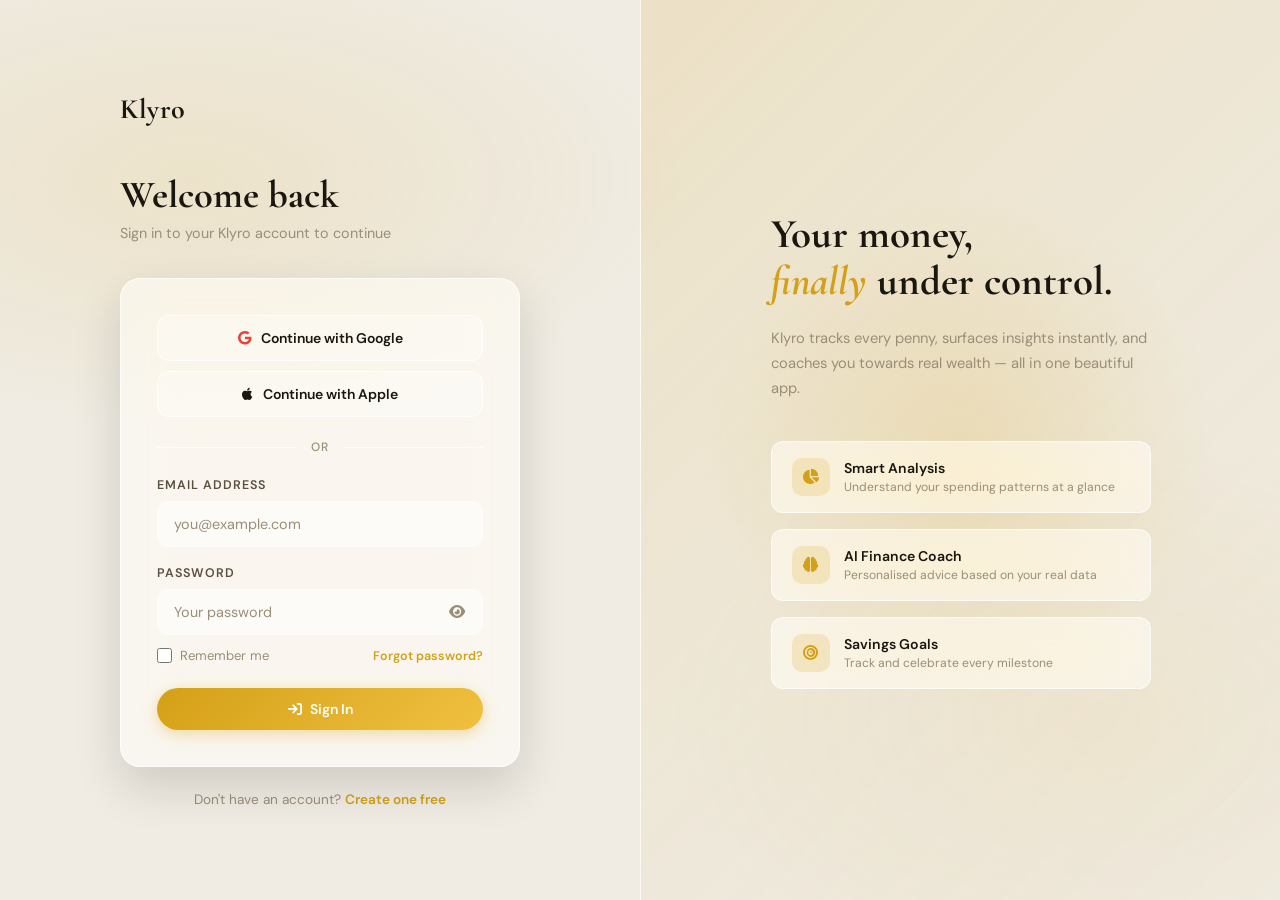
==== ai.html @ 328f8dca "Add files via upload" ====
<!DOCTYPE html>
<html lang="en">
<head>
  <meta charset="UTF-8">
  <meta name="viewport" content="width=device-width, initial-scale=1.0">
  <title>Klyro — AI Coach</title>
  <link rel="icon" type="image/png" href="exmo_logo.png">
  <link rel="stylesheet" href="https://fonts.googleapis.com/css2?family=Cormorant+Garamond:ital,wght@0,400;0,600;0,700;1,400&family=DM+Sans:wght@300;400;500;600;700&display=swap">
  <link rel="stylesheet" href="https://cdnjs.cloudflare.com/ajax/libs/font-awesome/6.4.0/css/all.min.css">
  <link rel="stylesheet" href="app.css">
  <style>
    /* ── AI Hero ── */
    .ai-hero {
      background: linear-gradient(135deg, var(--gold-dim), rgba(212,160,23,0.03));
      border: 1px solid var(--gold-border);
      border-radius: var(--radius);
      padding: 32px 36px;
      margin-bottom: 24px;
      display: flex;
      align-items: center;
      gap: 22px;
    }
    .ai-avatar {
      width: 64px; height: 64px;
      border-radius: 50%;
      background: linear-gradient(135deg, var(--gold), var(--gold-light));
      display: flex; align-items: center; justify-content: center;
      font-size: 1.8rem;
      flex-shrink: 0;
      box-shadow: 0 0 24px rgba(212,160,23,0.35);
    }
    .ai-hero h2 {
      font-family: var(--font-display);
      font-size: 1.6rem;
      font-weight: 700;
      color: var(--text);
      margin-bottom: 4px;
    }
    .ai-hero p { color: var(--text-mid); font-size: 0.875rem; margin: 0; line-height: 1.6; }

    /* ── Status bar ── */
    .ai-status-bar {
      display: none;
      align-items: center;
      gap: 8px;
      padding: 9px 16px;
      margin: 8px 0 6px;
      background: var(--gold-dim);
      border: 1px solid var(--gold-border);
      border-radius: var(--radius-pill);
      font-size: 0.78rem;
      font-weight: 600;
      color: var(--gold);
    }
    .ai-status-bar.visible { display: flex; }
    .status-dot {
      width: 7px; height: 7px; border-radius: 50%;
      background: var(--gold); flex-shrink: 0;
      animation: status-pulse 1s ease-in-out infinite;
    }
    @keyframes status-pulse { 0%,100%{opacity:1;transform:scale(1)} 50%{opacity:0.4;transform:scale(0.7)} }

    /* ── Chips ── */
    .chips-wrap { display: flex; flex-wrap: wrap; gap: 8px; margin-bottom: 16px; }
    .chip {
      padding: 7px 14px;
      border-radius: var(--radius-pill);
      border: 1px solid var(--glass-border);
      background: var(--glass-dim);
      color: var(--text-mid);
      font-size: 0.78rem;
      font-weight: 500;
      cursor: pointer;
      transition: all var(--transition);
      font-family: var(--font-body);
      white-space: nowrap;
    }
    .chip:hover { background: var(--gold-dim); border-color: var(--gold-border); color: var(--text); }

    /* ── Streaming cursor ── */
    .cursor {
      display: inline-block;
      width: 2px; height: 0.9em;
      background: currentColor;
      margin-left: 2px;
      vertical-align: text-bottom;
      animation: blink 0.8s step-end infinite;
    }
    @keyframes blink { 0%,100%{opacity:1} 50%{opacity:0} }

    /* ── Web badge ── */
    .web-badge {
      display: inline-flex;
      align-items: center;
      gap: 4px;
      font-size: 0.68rem;
      color: var(--gold);
      font-weight: 600;
      background: var(--gold-dim);
      border: 1px solid var(--gold-border);
      border-radius: var(--radius-pill);
      padding: 2px 9px;
      margin-top: 6px;
    }

    /* ── Negative balance alert card ── */
    .deficit-banner {
      display: none;
      background: linear-gradient(135deg, rgba(192,57,43,0.1), rgba(192,57,43,0.04));
      border: 1px solid rgba(192,57,43,0.35);
      border-left: 3px solid var(--red);
      border-radius: var(--radius-sm);
      padding: 14px 18px;
      margin-bottom: 20px;
      font-size: 0.875rem;
      color: var(--text);
      display: none;
      align-items: center;
      gap: 12px;
    }
    .deficit-banner.show { display: flex; }
    .deficit-banner i { color: var(--red); font-size: 1.1rem; flex-shrink: 0; }

    @media (max-width: 640px) {
      .ai-hero { padding: 20px; gap: 14px; }
      .ai-hero h2 { font-size: 1.3rem; }
      .chips-wrap { display: none; } /* hide chips on tiny screens to save space */
    }
  </style>
</head>
<body>

<div id="sidebar-mount"></div>

<div class="app-shell">
  <main class="main-content">

    <div class="page-header">
      <h1>Klyro AI</h1>
      <p>Powered by Claude Sonnet 4.6 — your personal finance coach.</p>
    </div>

    <!-- Deficit banner (shown when user is overspending) -->
    <div class="deficit-banner" id="deficit-banner">
      <i class="fas fa-triangle-exclamation"></i>
      <span id="deficit-text">You're currently spending more than you earn. Ask me how to fix this.</span>
    </div>

    <!-- Hero -->
    <div class="ai-hero">
      <div class="ai-avatar">🧠</div>
      <div>
        <h2>Hey, I'm Klyro AI</h2>
        <p>I know your finances inside out. I can also search the web live for the latest rates, strategies and deals — so my information is always grounded in what's actually available to you right now.</p>
      </div>
    </div>

    <!-- Auto Insights -->
    <div class="glass-card" style="padding:28px;margin-bottom:20px;">
      <div class="section-title" style="margin-bottom:16px;"><i class="fas fa-bolt"></i> Instant Insights</div>
      <div id="auto-insights"></div>
    </div>

    <!-- Chat -->
    <div class="glass-card" style="padding:28px;">
      <div class="section-title" style="margin-bottom:14px;"><i class="fas fa-comments"></i> Ask Klyro AI</div>
      <div class="chips-wrap" id="chips"></div>
      <div class="ai-chat-window" id="chat-window"></div>
      <div class="ai-status-bar" id="status-bar">
        <div class="status-dot"></div>
        <span id="status-text">Thinking…</span>
      </div>
      <div class="chat-input-row">
        <input type="text" class="form-input" id="chat-input"
          placeholder="Ask anything about your finances…" autocomplete="off">
        <button class="btn btn-gold" id="send-btn" onclick="sendMessage()">
          <i class="fas fa-paper-plane"></i>
        </button>
      </div>
    </div>

  </main>
</div>

<!-- Bottom Nav -->
<nav class="bottom-nav">
  <a href="dashboard.html" class="bottom-nav-item" data-page="dashboard"><i class="fas fa-house"></i>Home</a>
  <a href="transactions.html" class="bottom-nav-item" data-page="transactions"><i class="fas fa-right-left"></i>Transactions</a>
  <a href="analysis.html" class="bottom-nav-item" data-page="analysis"><i class="fas fa-chart-pie"></i>Analysis</a>
  <a href="ai.html" class="bottom-nav-item active" data-page="ai"><i class="fas fa-brain"></i>AI</a>
  <a href="settings.html" class="bottom-nav-item" data-page="settings"><i class="fas fa-gear"></i>Settings</a>
</nav>

<script src="app.js"></script>
<script>Auth.require();
  // Gate entire AI page — requires Students plan or higher
  if (!PlanGate.can('ai_chat')) {
    window.__aiGated = true;
    document.addEventListener('DOMContentLoaded', function() {
      const mount = document.getElementById('sidebar-mount');
      if (mount) { mount.innerHTML = renderSidebar(); initSidebar(); }
      const shell = document.querySelector('.app-shell');
      if (shell) {
        shell.innerHTML = '<main class="main-content"><div class="page-header"><h1>Klyro AI</h1><p>Your personal AI finance coach.</p></div><div class="glass-card" style="padding:28px;" id="ai-locked-banner"></div></main>';
        PlanGate.renderLockedBanner('ai_chat', 'ai-locked-banner');
      }
    });
  }
</script>
<script>
'use strict';

/* ═══════════════════════════════════════════════════
   KLYRO AI  —  Extended Thinking + Live Web Search
   Model  : claude-sonnet-4-6
   Thinking budget: 10,000 tokens  (~15-30 seconds)
   Min display    : 15 seconds enforced by JS clock
═══════════════════════════════════════════════════ */
const MODEL        = 'claude-sonnet-4-6';
const API_URL      = 'https://api.anthropic.com/v1/messages';
const MIN_THINK_MS = 15000;   // enforce ≥ 15 s of "thinking" UI
const THINK_BUDGET = 10000;   // token budget for Claude's reasoning

const WEB_SEARCH_TOOL = [{ type: 'web_search_20250305', name: 'web_search' }];

const WEB_TRIGGERS = [
  'best','current','rate','today','latest','right now','2025','2026',
  'interest','inflation','isa','savings account','bank','currency market','investment',
  'stock','crypto','mortgage','tax','hmrc','pension','budget',
  'government','news','compare','cheapest','deals','offer','product',
  'price','cost','cheap','afford','economy','recession','fund','etf',
  'index','dividend','gdp','inflation rate','central bank'
];

const CHIPS = [
  'How can I save more?',
  'Where am I overspending?',
  'Best savings accounts right now?',
  'Build a 3-month emergency fund',
  "What's my savings rate?",
  'Give me a weekly budget plan',
  'How does the 50/30/20 rule work?',
  'Tips to cut my grocery bill',
  'Should I invest my surplus?',
  'How do I pay off debt faster?',
  'Analyze my spending categories and give me a report',
  ''

];

let chatHistory = [];
let isStreaming  = false;

/* ─── Think Clock ──────────────────────────────── */
let _thinkStart    = null;
let _thinkInterval = null;

function startThinkClock() {
  _thinkStart = Date.now();
  let secs = 0;
  _setStatusText(`🧠 Thinking deeply… ${secs}s`);
  _thinkInterval = setInterval(() => {
    secs++;
    _setStatusText(`🧠 Thinking deeply… ${secs}s`);
  }, 1000);
  document.getElementById('status-bar').classList.add('visible');
}

function stopThinkClock() {
  if (_thinkInterval) { clearInterval(_thinkInterval); _thinkInterval = null; }
}

async function enforceMinThinkTime() {
  if (!_thinkStart) return;
  const elapsed = Date.now() - _thinkStart;
  if (elapsed < MIN_THINK_MS) {
    await new Promise(r => setTimeout(r, MIN_THINK_MS - elapsed));
  }
}

function _setStatusText(txt) {
  const el = document.getElementById('status-text');
  if (el) el.textContent = txt;
}

/* ─── Status bar ───────────────────────────────── */
function setStatus(key) {
  const bar = document.getElementById('status-bar');
  if (!key) { stopThinkClock(); bar.classList.remove('visible'); return; }
  const labels = {
    searching : '🔍  Searching the web for current data…',
    reading   : '📖  Reading search results…',
    writing   : '✍️   Writing your answer…',
  };
  if (labels[key]) { stopThinkClock(); _setStatusText(labels[key]); bar.classList.add('visible'); }
}

/* ─── Financial context ────────────────────────── */
function buildContext() {
  const ctx  = Utils.buildAIContext('month');
  const user = Auth.getUser();
  const s    = Store.getSettings();
  const goalLabel = {
    save_more:'save more each month', track_spending:'understand spending patterns',
    pay_debt:'pay off debt faster', build_wealth:'build long-term wealth',
    big_purchase:'save for a big purchase', emergency_fund:'build an emergency fund'
  };
  return `
USER FINANCIAL SNAPSHOT (this month):
• Currency: ${ctx.currency} (${ctx.symbol})
• Income:       ${ctx.symbol}${ctx.income.toFixed(2)}
• Expenses:     ${ctx.symbol}${ctx.expense.toFixed(2)}
• Net Balance:  ${ctx.balance >= 0 ? '+' : '-'}${ctx.symbol}${Math.abs(ctx.balance).toFixed(2)} ${ctx.balance < 0 ? '⚠️ DEFICIT — treat as critical' : '✓ Positive'}
• Savings Rate: ${ctx.savingsRate}% ${parseFloat(ctx.savingsRate) >= 20 ? '(✓ above 20% target)' : '(↓ below 20% target)'}
• Financial Health Score: ${ctx.healthScore}/100
• Top Expense Categories: ${ctx.topCategories}
• Savings Goals: ${ctx.goals}
• Transactions this month: ${ctx.periodTransactions} (${ctx.totalTransactions} all-time)
${ctx.expenseChange ? `• Expense vs last month: ${ctx.expenseChange > 0 ? '+' : ''}${ctx.expenseChange}%` : ''}
• Primary goal (from onboarding): ${goalLabel[s.primaryGoal] || 'not set'}
• Monthly income target: ${s.incomeTarget ? ctx.symbol + parseFloat(s.incomeTarget).toFixed(0) : 'not set'}`;
}

function buildSystemPrompt() {
  return `You are Klyro AI — a warm, sharp, deeply knowledgeable personal finance coach embedded in the Klyro app. You are powered by Claude Sonnet 4.6 with extended thinking enabled, which means you reason carefully before responding.

PERSONALITY & STYLE:
- Warm, encouraging, never judgmental — money is emotional, treat it that way
- Jargon-free — define any financial term the first time you use it
- Always end with ONE clear, specific next step the user can take TODAY
- Honest — if finances look bad, say so kindly but clearly with a concrete fix
- Use the user's currency symbol (${Utils.buildAIContext('month').symbol}) for every amount
- Aim for 150–220 words. Use **bold** for key numbers and action steps
- When you have live web data, weave it in naturally — don't announce "I searched the web"

CRITICAL RULES:
1. If Net Balance is a DEFICIT, lead with that — it's always the top priority
2. Always give at least one data-backed, specific recommendation (not generic advice)
3. If asked about current rates, accounts, or market data — use your web search results
4. Think deeply before responding. Consider: the user's full financial picture, their primary goal, their health score, and what would genuinely move the needle for them

${buildContext()}`;
}

/* ─── Chat UI helpers ──────────────────────────── */
function esc(s) {
  return String(s).replace(/&/g,'&amp;').replace(/</g,'&lt;').replace(/>/g,'&gt;').replace(/"/g,'&quot;');
}
function mdToHtml(text) {
  return esc(text)
    .replace(/\*\*(.+?)\*\*/g, '<strong>$1</strong>')
    .replace(/\*(.+?)\*/g,     '<em>$1</em>')
    .replace(/`(.+?)`/g,       '<code>$1</code>')
    .replace(/^[\-•] /gm,      '&bull; ')
    .replace(/

/g,          '<br><br>')
    .replace(/
/g,            '<br>');
}

function appendMessage(role, html) {
  const win = document.getElementById('chat-window');
  const div = document.createElement('div');
  div.className = `chat-msg ${role}`;
  div.innerHTML  = html;
  win.appendChild(div);
  win.scrollTop  = win.scrollHeight;
  return div;
}

function createStreamBubble() {
  const win = document.getElementById('chat-window');
  const div = document.createElement('div');
  div.className = 'chat-msg ai';
  div.innerHTML  = '<span class="cursor"></span>';
  win.appendChild(div);
  win.scrollTop  = win.scrollHeight;
  return div;
}

function finalise(div, text, usedWeb, thinkSecs) {
  let html = mdToHtml(text);
  const badges = [];
  if (usedWeb) badges.push(`<span class="web-badge"><i class="fas fa-globe"></i> Live web data</span>`);
  if (thinkSecs) badges.push(`<span class="web-badge" style="background:rgba(139,92,246,0.1);border-color:rgba(139,92,246,0.3);color:#8b5cf6;"><i class="fas fa-brain"></i> Thought for ${thinkSecs}s</span>`);
  if (badges.length) html += '<br>' + badges.join(' ');
  div.innerHTML = html;
  document.getElementById('chat-window').scrollTop = 9999;
}

/* ═══════════════════════════════════════════════
   STREAMING AGENT LOOP
   — Extended thinking on every turn
   — Web search for current-data queries
   — Minimum 15 s thinking display enforced
═══════════════════════════════════════════════ */
async function runAgent(messages) {
  let usedWeb      = false;
  let allMessages  = [...messages];
  let streamDiv    = null;
  let fullText     = '';
  let thinkSecs    = 0;

  const userMsg    = messages[messages.length - 1]?.content || '';
  const needsSearch = WEB_TRIGGERS.some(t => userMsg.toLowerCase().includes(t));

  // Start the 15 s+ thinking clock
  startThinkClock();

  try {
    for (let turn = 0; turn < 6; turn++) {

      const headers = { 'Content-Type': 'application/json' };
      // Use interleaved-thinking beta when combining thinking + tools
      if (needsSearch || usedWeb) {
        headers['anthropic-beta'] = 'interleaved-thinking-2025-05-14';
      }

      const body = {
        model:      MODEL,
        max_tokens: 16000,          // must cover thinking tokens + response
        thinking:   { type: 'enabled', budget_tokens: THINK_BUDGET },
        system:     buildSystemPrompt(),
        messages:   allMessages,
        stream:     true,
      };

      if (needsSearch || usedWeb) body.tools = WEB_SEARCH_TOOL;

      const resp = await fetch(API_URL, { method: 'POST', headers, body: JSON.stringify(body) });

      if (!resp.ok) {
        const err = await resp.json().catch(() => ({}));
        throw new Error(err.error?.message || `HTTP ${resp.status}`);
      }

      const reader   = resp.body.getReader();
      const decoder  = new TextDecoder();
      let buf        = '';
      let turnText   = '';
      let toolUseId  = null;
      let toolName   = null;
      let toolInputBuf = '';
      let stopReason   = null;
      let assistantBlocks = [];
      let currentBlock    = null;
      let thinkBuf        = '';

      while (true) {
        const { done, value } = await reader.read();
        if (done) break;
        buf += decoder.decode(value, { stream: true });
        const lines = buf.split('\n');
        buf = lines.pop();

        for (const line of lines) {
          if (!line.startsWith('data: ')) continue;
          const raw = line.slice(6).trim();
          if (raw === '[DONE]') break;
          let evt;
          try { evt = JSON.parse(raw); } catch { continue; }

          /* ── Block start ── */
          if (evt.type === 'content_block_start') {
            currentBlock = evt.content_block.type;

            if (currentBlock === 'thinking') {
              thinkBuf = '';
            }

            if (currentBlock === 'text' && !streamDiv) {
              // Hold back response until 15 s minimum has been shown
              await enforceMinThinkTime();
              thinkSecs = Math.round((Date.now() - _thinkStart) / 1000);
              stopThinkClock();
              setStatus('writing');
              streamDiv = createStreamBubble();
            }

            if (currentBlock === 'tool_use') {
              toolUseId    = evt.content_block.id;
              toolName     = evt.content_block.name;
              toolInputBuf = '';
              if (toolName === 'web_search') {
                usedWeb = true;
                thinkSecs = Math.round((Date.now() - _thinkStart) / 1000);
                stopThinkClock();
                setStatus('searching');
              }
            }
          }

          /* ── Block delta ── */
          if (evt.type === 'content_block_delta') {
            if (evt.delta.type === 'thinking_delta') {
              thinkBuf += evt.delta.thinking;
              // clock keeps ticking — nothing else to do
            }
            if (evt.delta.type === 'text_delta') {
              turnText += evt.delta.text;
              fullText += evt.delta.text;
              if (streamDiv) {
                streamDiv.innerHTML = mdToHtml(fullText) + '<span class="cursor"></span>';
                document.getElementById('chat-window').scrollTop = 9999;
              }
            }
            if (evt.delta.type === 'input_json_delta') {
              toolInputBuf += evt.delta.partial_json;
            }
          }

          /* ── Block stop ── */
          if (evt.type === 'content_block_stop') {
            if (currentBlock === 'thinking' && thinkBuf) {
              assistantBlocks.push({ type: 'thinking', thinking: thinkBuf });
              thinkBuf = '';
            }
            if (currentBlock === 'tool_use' && toolUseId) {
              assistantBlocks.push({
                type:  'tool_use',
                id:    toolUseId,
                name:  toolName,
                input: (() => { try { return JSON.parse(toolInputBuf); } catch { return {}; } })()
              });
              toolUseId = toolName = null; toolInputBuf = '';
            }
            if (currentBlock === 'text' && turnText) {
              assistantBlocks.push({ type: 'text', text: turnText });
              turnText = '';
            }
            currentBlock = null;
          }

          if (evt.type === 'message_delta') stopReason = evt.delta?.stop_reason;
        }
      }

      if (turnText) assistantBlocks.push({ type: 'text', text: turnText });
      if (assistantBlocks.length) allMessages.push({ role: 'assistant', content: assistantBlocks });

      if (stopReason === 'tool_use') {
        // After web search, continue loop — Claude reads results on the next turn
        const toolResults = assistantBlocks
          .filter(b => b.type === 'tool_use')
          .map(b => ({ type: 'tool_result', tool_use_id: b.id, content: '(results returned by API)' }));
        allMessages.push({ role: 'user', content: toolResults });
        setStatus('reading');
        // Restart clock so reading time also counts toward the 15 s
        if (!_thinkStart) startThinkClock();
        continue;
      }
      break;
    }

  } catch (err) {
    stopThinkClock();
    throw err;
  }

  // If response came back faster than 15 s, hold the writing state
  await enforceMinThinkTime();
  stopThinkClock();

  if (streamDiv) finalise(streamDiv, fullText, usedWeb, thinkSecs);
  return { text: fullText, usedWeb, thinkSecs };
}

/* ═══════════════════════════════
   SEND MESSAGE
═══════════════════════════════ */
async function sendMessage() {
  if (isStreaming) return;
  const input = document.getElementById('chat-input');
  const msg   = input.value.trim();
  if (!msg) return;

  input.value  = '';
  isStreaming   = true;
  document.getElementById('send-btn').disabled = true;

  appendMessage('user', esc(msg));
  chatHistory.push({ role: 'user', content: msg });

  try {
    const { text, usedWeb, thinkSecs } = await runAgent(chatHistory);
    chatHistory.push({ role: 'assistant', content: text });
  } catch (err) {
    console.error(err);
    setStatus(null);
    const fallback = localReply(msg);
    appendMessage('ai', mdToHtml(fallback));
    chatHistory.push({ role: 'assistant', content: fallback });
  }

  setStatus(null);
  isStreaming  = false;
  document.getElementById('send-btn').disabled = false;
  input.focus();
}

/* ═══════════════════════════════
   LOCAL FALLBACK (if API fails)
═══════════════════════════════ */
function localReply(msg) {
  const ctx = Utils.buildAIContext('month');
  const sym = ctx.symbol;
  const sr  = parseFloat(ctx.savingsRate);
  const q   = msg.toLowerCase();
  const neg = ctx.balance < 0;
  const deficitNote = neg
    ? `⚠️ First: you're in a **${sym}${Math.abs(ctx.balance).toFixed(2)} deficit** this month — let's fix that first.\n\n`
    : '';

  if (q.includes('save') || q.includes('saving'))
    return `${deficitNote}Your savings rate is **${sr}%** — target is 20%.\n\n${ctx.topCat ? `Biggest expense: **${ctx.topCat[0]}** at ${sym}${ctx.topCat[1].toFixed(2)}. A 10% cut there moves the needle.` : 'Log more transactions for specific advice.'}\n\n**Next step:** Set up an auto-transfer to savings on payday — even ${sym}50/month builds the habit. 💪`;

  if (q.includes('overspend') || q.includes('budget') || q.includes('deficit'))
    return neg
      ? `You're overspending by **${sym}${Math.abs(ctx.balance).toFixed(2)}** this month.\n\nFocus: cut **${ctx.topCat?.[0] || 'discretionary'}** spending first.\n\n**Next step:** Pause all non-essential spending for the rest of this month. 🚀`
      : `You're within budget! Net: **${sym}${ctx.balance.toFixed(2)}** 🎉\n\n**Next step:** Move that surplus into a savings goal before it gets spent.`;

  if (q.includes('rate') || q.includes('%'))
    return `${deficitNote}Savings rate: **${sr}%**.\n\n${sr >= 20 ? `Outstanding — above the 20% benchmark! 🚀` : `You're ${(20 - sr).toFixed(1)}% short of 20%.\n\n**Next step:** Find one expense to reduce this week.`}`;

  if (q.includes('emergency') || q.includes('fund'))
    return `${deficitNote}Aim for **3–6 months of expenses** in an easy-access account.\n\nBased on your spending: roughly **${sym}${(ctx.expense * 4.5).toFixed(0)}**.\n\n**Next step:** Open a dedicated savings account today and automate ${sym}50/month to it. 🛡️`;

  return `${deficitNote}This month:\n• **Income:** ${sym}${ctx.income.toFixed(2)}\n• **Expenses:** ${sym}${ctx.expense.toFixed(2)}\n• **Net:** ${ctx.balance < 0 ? '-' : '+'}${sym}${Math.abs(ctx.balance).toFixed(2)}\n• **Savings rate:** ${sr}%\n\n**Next step:** Head to the Analysis page for your full category breakdown. 📊`;
}

/* ═══════════════════════════════
   AUTO INSIGHTS
═══════════════════════════════ */
function renderAutoInsights() {
  const ctx = Utils.buildAIContext('month');
  const sym = ctx.symbol;
  const sr  = parseFloat(ctx.savingsRate);
  const insights = [];

  if (ctx.totalTransactions === 0) {
    insights.push({ t:'👋 Welcome!', m:"Start logging income and expenses — I'll generate personalised insights as soon as you do.", type:'' });
  } else {
    if (ctx.isOverspending) {
      insights.push({ t:'🚨 You Are in Deficit', m:`You're spending **${sym}${Math.abs(ctx.balance).toFixed(2)} more than you earn** this month. Pause non-essential spending and review your top categories immediately.`, type:'warning' });
    }
    if (ctx.topCat) {
      const pct = ctx.income > 0 ? ((ctx.topCat[1]/ctx.income)*100).toFixed(0) : 0;
      insights.push({
        t:`💸 Top Spend: ${ctx.topCat[0][0].toUpperCase()+ctx.topCat[0].slice(1)}`,
        m:`${sym}${ctx.topCat[1].toFixed(2)} — ${pct}% of income. ${pct > 25 ? 'That\'s high. A 15% cut saves you ' + sym + (ctx.topCat[1] * 0.15).toFixed(0) + '.' : 'Looking manageable — keep monitoring.'}`,
        type: pct > 25 ? 'warning' : ''
      });
    }
    insights.push({
      t: `📊 Savings Rate: ${ctx.savingsRate}%`,
      m: sr >= 20
        ? `Excellent — ${ctx.savingsRate}% puts you above the 20% benchmark. You're building real wealth!`
        : `Target is 20%. You're ${(20-sr).toFixed(1)}% away — consistent small cuts get you there.`,
      type: sr >= 20 ? 'positive' : sr < 0 ? 'warning' : ''
    });
    if (!ctx.isOverspending && ctx.balance > 0) {
      insights.push({ t:'✨ Surplus Available', m:`You have **${sym}${ctx.balance.toFixed(2)}** surplus. Move it into a savings goal before it gets spent!`, type:'positive' });
    }
    insights.push({
      t:`🏥 Financial Health: ${ctx.healthScore}/100`,
      m: ctx.healthScore >= 75 ? '💪 Strong finances — maintain consistency.' : ctx.healthScore >= 50 ? '📈 Good foundation — keep building.' : '⚠️ Needs attention — focus on reducing expenses first.',
      type: ctx.healthScore < 40 ? 'warning' : ctx.healthScore >= 75 ? 'positive' : ''
    });
  }

  document.getElementById('auto-insights').innerHTML = insights.map(i => `
    <div class="ai-bubble ${i.type}" style="margin-bottom:12px;">
      <div class="ai-bubble-header"><i class="fas fa-brain"></i> ${i.t}</div>
      <div class="ai-bubble-text">${mdToHtml(i.m)}</div>
    </div>`).join('');
}

/* ─── Deficit banner ─── */
function renderDeficitBanner() {
  const ctx    = Utils.buildAIContext('month');
  const banner = document.getElementById('deficit-banner');
  if (ctx.isOverspending && ctx.totalTransactions > 0) {
    document.getElementById('deficit-text').textContent =
      `⚠️ You're ${ctx.symbol}${Math.abs(ctx.balance).toFixed(2)} over budget this month. Ask me how to fix this fast.`;
    banner.classList.add('show');
  } else {
    banner.classList.remove('show');
  }
}

/* ─── Chips ─── */
function renderChips() {
  document.getElementById('chips').innerHTML = CHIPS.map(c =>
    `<button class="chip" onclick="useChip(this)">${c}</button>`).join('');
}
function useChip(btn) {
  document.getElementById('chat-input').value = btn.textContent;
  sendMessage();
}

/* ─── Enter key ─── */
document.getElementById('chat-input').addEventListener('keydown', e => {
  if (e.key === 'Enter' && !e.shiftKey) { e.preventDefault(); sendMessage(); }
});

/* ─── Boot ─── */
if (window.__aiGated) throw new Error('AI plan-gated');
document.getElementById('sidebar-mount').innerHTML = renderSidebar();
initSidebar();
renderDeficitBanner();
renderAutoInsights();
renderChips();

setTimeout(() => {
  const user = Auth.getUser();
  const name = user?.name?.split(' ')[0] || '';
  const ctx  = Utils.buildAIContext('month');
  const deficitNote = ctx.isOverspending && ctx.totalTransactions > 0
    ? ` I can see you're currently in a <strong>${ctx.symbol}${Math.abs(ctx.balance).toFixed(2)} deficit</strong> this month — that's the first thing I'd like to help you tackle.`
    : '';

  appendMessage('ai',
    `Hello${name ? ', <strong>' + name + '</strong>' : ''}! I'm <strong>Klyro AI</strong>, powered by Claude Sonnet 4.6 with extended thinking. 🧠<br><br>
     I take time to reason carefully before I respond — you'll see me thinking for at least 15 seconds to make sure my advice is accurate and personalised to <em>your</em> finances. I can also search the web live for current rates and strategies.${deficitNote}<br><br>
     What's on your mind? 💛`
  );
}, 350);
</script>
</html>
---- app.css ----
/* ═══════════════════════════════════════════════
   EXMO APP — app.css
   Liquid Glass · White/Gold · Glassmorphism
═══════════════════════════════════════════════ */

@import url('https://fonts.googleapis.com/css2?family=Cormorant+Garamond:ital,wght@0,400;0,600;0,700;1,400&family=DM+Sans:wght@300;400;500;600;700&display=swap');

/* ─── Tokens ─── */
:root {
  --gold:        #d4a017;
  --gold-light:  #f0c040;
  --gold-dim:    rgba(212,160,23,0.18);
  --gold-border: rgba(212,160,23,0.3);

  --white:       #ffffff;
  --off-white:   #f7f4ee;
  --bg:          #f0ece3;
  --bg2:         #e8e2d5;

  --text:        #1a1610;
  --text-mid:    #5a5040;
  --text-dim:    #9a8e78;

  --glass:       rgba(255,255,255,0.55);
  --glass-heavy: rgba(255,255,255,0.78);
  --glass-dim:   rgba(255,255,255,0.28);
  --glass-border:rgba(255,255,255,0.7);

  --red:         #c0392b;
  --red-dim:     rgba(192,57,43,0.12);
  --green:       #27ae60;
  --green-dim:   rgba(39,174,96,0.12);

  --radius:      20px;
  --radius-sm:   12px;
  --radius-pill: 9999px;
  --blur:        blur(24px) saturate(180%);
  --shadow:      0 8px 32px rgba(0,0,0,0.10);
  --shadow-lg:   0 20px 48px rgba(0,0,0,0.14);
  --transition:  0.3s cubic-bezier(0.16,1,0.3,1);

  --font-display: 'Cormorant Garamond', Georgia, serif;
  --font-body:    'DM Sans', -apple-system, sans-serif;

  /* Dark mode overrides */
  --dm-bg:          #0d0d14;
  --dm-bg2:         #13131f;
  --dm-glass:       rgba(255,255,255,0.06);
  --dm-glass-heavy: rgba(255,255,255,0.10);
  --dm-glass-border:rgba(255,255,255,0.10);
  --dm-text:        #f0ece3;
  --dm-text-mid:    rgba(240,236,227,0.65);
  --dm-text-dim:    rgba(240,236,227,0.38);
}

/* ─── Dark Mode ─── */
/* html.dark-pre: set before JS loads to prevent white flash on page navigation */
html.dark-pre,
html.dark-pre body,
body.dark {
  --bg:          var(--dm-bg);
  --bg2:         var(--dm-bg2);
  --off-white:   #1a1a2a;
  --glass:       var(--dm-glass);
  --glass-heavy: var(--dm-glass-heavy);
  --glass-dim:   rgba(255,255,255,0.04);
  --glass-border:var(--dm-glass-border);
  --text:        var(--dm-text);
  --text-mid:    var(--dm-text-mid);
  --text-dim:    var(--dm-text-dim);
  --shadow:      0 8px 32px rgba(0,0,0,0.4);
  --shadow-lg:   0 20px 48px rgba(0,0,0,0.55);
}

/* ─── Reset ─── */
*, *::before, *::after { margin:0; padding:0; box-sizing:border-box; }
html { scroll-behavior: smooth; }
body {
  font-family: var(--font-body);
  background: var(--bg);
  color: var(--text);
  min-height: 100vh;
  overflow-x: hidden;
  -webkit-font-smoothing: antialiased;
  transition: background 0.4s ease, color 0.4s ease;
}

/* ─── Background ─── */
body::before {
  content: '';
  position: fixed;
  inset: 0;
  background:
    radial-gradient(ellipse 70% 50% at 15% 20%, rgba(212,160,23,0.12) 0%, transparent 55%),
    radial-gradient(ellipse 60% 60% at 85% 80%, rgba(212,160,23,0.08) 0%, transparent 55%);
  pointer-events: none;
  z-index: 0;
  transition: background 0.4s ease;
}
html.dark-pre body::before,
body.dark::before {
  background:
    radial-gradient(ellipse 70% 50% at 15% 20%, rgba(212,160,23,0.07) 0%, transparent 55%),
    radial-gradient(ellipse 60% 60% at 85% 80%, rgba(212,160,23,0.05) 0%, transparent 55%);
}

/* ─── App Shell ─── */
.app-shell {
  display: flex;
  min-height: 100vh;
  position: relative;
  z-index: 1;
}

/* ─── Sidebar ─── */
.sidebar {
  width: 260px;
  min-height: 100vh;
  background: var(--glass-heavy);
  backdrop-filter: var(--blur);
  -webkit-backdrop-filter: var(--blur);
  border-right: 1px solid var(--glass-border);
  display: flex;
  flex-direction: column;
  padding: 32px 20px;
  position: fixed;
  left: 0; top: 0; bottom: 0;
  z-index: 100;
  transition: transform var(--transition), background 0.4s ease;
  box-shadow: 4px 0 24px rgba(0,0,0,0.06);
}

.sidebar-logo {
  display: flex;
  align-items: center;
  gap: 10px;
  margin-bottom: 40px;
  padding: 0 8px;
}
.sidebar-logo img { height: 28px; width: auto; }
.sidebar-logo-text {
  font-family: var(--font-display);
  font-size: 1.6rem;
  font-weight: 700;
  color: var(--text);
  letter-spacing: 0.02em;
}

.nav-section-label {
  font-size: 0.65rem;
  font-weight: 700;
  letter-spacing: 0.18em;
  text-transform: uppercase;
  color: var(--text-dim);
  padding: 0 12px;
  margin-bottom: 8px;
  margin-top: 24px;
}

.nav-item {
  display: flex;
  align-items: center;
  gap: 12px;
  padding: 13px 16px;
  border-radius: var(--radius-sm);
  color: var(--text-mid);
  text-decoration: none;
  font-size: 0.9rem;
  font-weight: 500;
  transition: all var(--transition);
  margin-bottom: 4px;
  position: relative;
  cursor: pointer;
  border: none;
  background: none;
  width: 100%;
  text-align: left;
}
.nav-item i { width: 18px; text-align: center; font-size: 0.9rem; }
.nav-item:hover {
  background: var(--gold-dim);
  color: var(--text);
}
.nav-item.active {
  background: linear-gradient(135deg, var(--gold-dim), rgba(212,160,23,0.08));
  color: var(--gold);
  border: 1px solid var(--gold-border);
  font-weight: 600;
}
.nav-item.active i { color: var(--gold); }

.sidebar-bottom {
  margin-top: auto;
  display: flex;
  flex-direction: column;
  gap: 4px;
}

/* ─── Main Content ─── */
.main-content {
  margin-left: 260px;
  flex: 1;
  padding: 40px 44px;
  min-height: 100vh;
}

/* ─── Page Header ─── */
.page-header {
  margin-bottom: 36px;
}
.page-header h1 {
  font-family: var(--font-display);
  font-size: clamp(2rem, 3vw, 2.8rem);
  font-weight: 700;
  color: var(--text);
  line-height: 1.1;
  margin-bottom: 6px;
}
.page-header p {
  color: var(--text-dim);
  font-size: 0.9rem;
}
.page-date {
  font-size: 0.8rem;
  color: var(--text-dim);
  margin-top: 4px;
}

/* ─── Glass Card ─── */
.glass-card {
  background: var(--glass);
  backdrop-filter: var(--blur);
  -webkit-backdrop-filter: var(--blur);
  border: 1px solid var(--glass-border);
  border-radius: var(--radius);
  box-shadow: var(--shadow);
  transition: box-shadow var(--transition), transform var(--transition), background 0.4s ease;
}
.glass-card:hover {
  box-shadow: var(--shadow-lg);
}
.glass-card.pressable:hover {
  transform: translateY(-3px);
}

/* ─── Stats Grid ─── */
.stats-grid {
  display: grid;
  grid-template-columns: repeat(auto-fit, minmax(200px, 1fr));
  gap: 20px;
  margin-bottom: 28px;
}

.stat-card {
  padding: 28px 24px;
  position: relative;
  overflow: hidden;
}
.stat-card::before {
  content: '';
  position: absolute;
  top: 0; left: 0; right: 0;
  height: 3px;
  border-radius: var(--radius) var(--radius) 0 0;
  background: linear-gradient(90deg, var(--gold), var(--gold-light));
  opacity: 0;
  transition: opacity var(--transition);
}
.stat-card:hover::before { opacity: 1; }

.stat-label {
  font-size: 0.75rem;
  font-weight: 600;
  letter-spacing: 0.1em;
  text-transform: uppercase;
  color: var(--text-dim);
  margin-bottom: 10px;
  display: flex;
  align-items: center;
  gap: 6px;
}
.stat-label i { font-size: 0.7rem; }

.stat-value {
  font-family: var(--font-display);
  font-size: 2.2rem;
  font-weight: 700;
  line-height: 1;
  margin-bottom: 8px;
  color: var(--text);
}
.stat-value.income { color: var(--green); }
.stat-value.expense { color: var(--red); }
.stat-value.balance { color: var(--gold); }

.stat-change {
  font-size: 0.78rem;
  color: var(--text-dim);
}

/* ─── Section Title ─── */
.section-title {
  font-family: var(--font-display);
  font-size: 1.4rem;
  font-weight: 700;
  color: var(--text);
  margin-bottom: 16px;
  display: flex;
  align-items: center;
  gap: 10px;
}
.section-title i { color: var(--gold); font-size: 1rem; }

/* ─── Buttons ─── */
.btn {
  display: inline-flex;
  align-items: center;
  gap: 8px;
  padding: 12px 22px;
  border-radius: var(--radius-pill);
  font-family: var(--font-body);
  font-size: 0.875rem;
  font-weight: 600;
  cursor: pointer;
  border: none;
  transition: all var(--transition);
  text-decoration: none;
  white-space: nowrap;
}
.btn-gold {
  background: linear-gradient(135deg, var(--gold), var(--gold-light));
  color: #fff;
  box-shadow: 0 4px 16px rgba(212,160,23,0.35);
}
.btn-gold:hover {
  transform: translateY(-2px);
  box-shadow: 0 8px 24px rgba(212,160,23,0.45);
}
.btn-glass {
  background: var(--glass);
  border: 1px solid var(--glass-border);
  color: var(--text);
  backdrop-filter: var(--blur);
}
.btn-glass:hover {
  background: var(--glass-heavy);
  transform: translateY(-2px);
}
.btn-sm {
  padding: 8px 16px;
  font-size: 0.8rem;
}
.btn-danger {
  background: var(--red-dim);
  color: var(--red);
  border: 1px solid rgba(192,57,43,0.25);
}
.btn-danger:hover { background: rgba(192,57,43,0.2); }

/* ─── Forms ─── */
.form-group { margin-bottom: 18px; }
.form-label {
  display: block;
  font-size: 0.78rem;
  font-weight: 600;
  letter-spacing: 0.08em;
  text-transform: uppercase;
  color: var(--text-mid);
  margin-bottom: 8px;
}
.form-input {
  width: 100%;
  padding: 13px 16px;
  background: var(--glass-dim);
  border: 1px solid var(--glass-border);
  border-radius: var(--radius-sm);
  color: var(--text);
  font-family: var(--font-body);
  font-size: 0.9rem;
  transition: all var(--transition);
  backdrop-filter: var(--blur);
  outline: none;
}
.form-input:focus {
  border-color: var(--gold-border);
  background: var(--glass);
  box-shadow: 0 0 0 3px var(--gold-dim);
}
.form-input::placeholder { color: var(--text-dim); }
select.form-input { cursor: pointer; }
.form-row { display: grid; grid-template-columns: 1fr 1fr; gap: 16px; }

/* ─── Type Toggle ─── */
.type-toggle {
  display: flex;
  gap: 10px;
  margin-bottom: 20px;
}
.type-btn {
  flex: 1;
  padding: 12px;
  border-radius: var(--radius-sm);
  border: 1.5px solid var(--glass-border);
  background: var(--glass-dim);
  color: var(--text-mid);
  font-family: var(--font-body);
  font-weight: 600;
  font-size: 0.875rem;
  cursor: pointer;
  transition: all var(--transition);
  display: flex;
  align-items: center;
  justify-content: center;
  gap: 6px;
}
.type-btn.income.active {
  background: var(--green-dim);
  border-color: rgba(39,174,96,0.4);
  color: var(--green);
}
.type-btn.expense.active {
  background: var(--red-dim);
  border-color: rgba(192,57,43,0.35);
  color: var(--red);
}

/* ─── Transaction List ─── */
.txn-list { display: flex; flex-direction: column; gap: 1px; }

.txn-item {
  display: flex;
  align-items: center;
  gap: 14px;
  padding: 16px 20px;
  background: var(--glass-dim);
  border-radius: var(--radius-sm);
  margin-bottom: 8px;
  border: 1px solid transparent;
  transition: all var(--transition);
  cursor: default;
}
.txn-item:hover {
  background: var(--glass);
  border-color: var(--glass-border);
}

.txn-icon {
  width: 42px; height: 42px;
  border-radius: 12px;
  display: flex; align-items: center; justify-content: center;
  font-size: 1rem;
  flex-shrink: 0;
}
.txn-icon.income { background: var(--green-dim); color: var(--green); }
.txn-icon.expense { background: var(--red-dim); color: var(--red); }

.txn-info { flex: 1; min-width: 0; }
.txn-name {
  font-weight: 600;
  font-size: 0.9rem;
  color: var(--text);
  white-space: nowrap;
  overflow: hidden;
  text-overflow: ellipsis;
}
.txn-meta {
  font-size: 0.75rem;
  color: var(--text-dim);
  display: flex;
  align-items: center;
  gap: 6px;
  margin-top: 2px;
}
.txn-cat-badge {
  display: inline-block;
  padding: 2px 8px;
  border-radius: var(--radius-pill);
  background: var(--gold-dim);
  color: var(--gold);
  font-size: 0.68rem;
  font-weight: 600;
  text-transform: uppercase;
  letter-spacing: 0.06em;
}

.txn-amount {
  font-family: var(--font-display);
  font-size: 1.2rem;
  font-weight: 700;
  flex-shrink: 0;
}
.txn-amount.income { color: var(--green); }
.txn-amount.expense { color: var(--red); }

.txn-delete {
  background: none;
  border: none;
  color: var(--text-dim);
  cursor: pointer;
  padding: 6px;
  border-radius: 8px;
  transition: all var(--transition);
  opacity: 0;
}
.txn-item:hover .txn-delete { opacity: 1; }
.txn-delete:hover { background: var(--red-dim); color: var(--red); }

/* ─── Chart Container ─── */
.chart-container {
  position: relative;
  width: 100%;
}

/* ─── Period Tabs ─── */
.period-tabs {
  display: flex;
  gap: 4px;
  background: var(--glass-dim);
  padding: 4px;
  border-radius: var(--radius-pill);
  border: 1px solid var(--glass-border);
  width: fit-content;
  max-width: 100%;
  overflow-x: auto;
  overflow-y: hidden;
  scrollbar-width: none;
}
.period-tabs::-webkit-scrollbar { display: none; }
.period-tab {
  padding: 7px 18px;
  border-radius: var(--radius-pill);
  border: none;
  background: transparent;
  color: var(--text-dim);
  font-family: var(--font-body);
  font-size: 0.8rem;
  font-weight: 600;
  cursor: pointer;
  transition: all var(--transition);
  flex-shrink: 0;
}
.period-tab.active {
  background: linear-gradient(135deg, var(--gold), var(--gold-light));
  color: white;
  box-shadow: 0 2px 10px rgba(212,160,23,0.3);
}

/* ─── Category Badge ─── */
.cat-list { display: flex; flex-direction: column; gap: 12px; }
.cat-item {
  display: flex;
  align-items: center;
  gap: 12px;
}
.cat-icon {
  width: 36px; height: 36px;
  border-radius: 10px;
  display: flex; align-items: center; justify-content: center;
  font-size: 0.9rem;
  flex-shrink: 0;
  background: var(--gold-dim);
  color: var(--gold);
}
.cat-label { font-size: 0.85rem; font-weight: 500; color: var(--text); flex: 1; }
.cat-amount { font-size: 0.85rem; font-weight: 700; color: var(--text); }
.cat-bar-wrap {
  height: 4px;
  background: var(--glass-dim);
  border-radius: 2px;
  margin-top: 4px;
  overflow: hidden;
}
.cat-bar {
  height: 100%;
  border-radius: 2px;
  background: linear-gradient(90deg, var(--gold), var(--gold-light));
  transition: width 0.8s cubic-bezier(0.16,1,0.3,1);
}

/* ─── AI Message ─── */
.ai-bubble {
  padding: 20px 22px;
  border-radius: var(--radius);
  border: 1px solid var(--gold-border);
  background: linear-gradient(135deg, rgba(212,160,23,0.07), rgba(212,160,23,0.03));
  margin-bottom: 14px;
  position: relative;
  overflow: hidden;
}
.ai-bubble::before {
  content: '';
  position: absolute;
  top: 0; left: 0;
  width: 3px; height: 100%;
  background: linear-gradient(180deg, var(--gold), var(--gold-light));
}
.ai-bubble-header {
  display: flex;
  align-items: center;
  gap: 8px;
  font-size: 0.72rem;
  font-weight: 700;
  text-transform: uppercase;
  letter-spacing: 0.12em;
  color: var(--gold);
  margin-bottom: 8px;
}
.ai-bubble-text {
  font-size: 0.92rem;
  color: var(--text-mid);
  line-height: 1.65;
}
.ai-bubble.warning { border-color: rgba(192,57,43,0.3); background: linear-gradient(135deg, rgba(192,57,43,0.06), transparent); }
.ai-bubble.warning::before { background: var(--red); }
.ai-bubble.warning .ai-bubble-header { color: var(--red); }
.ai-bubble.positive { border-color: rgba(39,174,96,0.3); background: linear-gradient(135deg, rgba(39,174,96,0.06), transparent); }
.ai-bubble.positive::before { background: var(--green); }
.ai-bubble.positive .ai-bubble-header { color: var(--green); }

/* ─── AI Chat ─── */
.ai-chat-window {
  display: flex;
  flex-direction: column;
  gap: 14px;
  max-height: 380px;
  overflow-y: auto;
  padding-right: 4px;
  margin-bottom: 18px;
}
.ai-chat-window::-webkit-scrollbar { width: 4px; }
.ai-chat-window::-webkit-scrollbar-thumb { background: var(--glass-border); border-radius: 2px; }

.chat-msg {
  max-width: 82%;
  padding: 13px 16px;
  border-radius: 16px;
  font-size: 0.88rem;
  line-height: 1.6;
}
.chat-msg.user {
  align-self: flex-end;
  background: linear-gradient(135deg, var(--gold), var(--gold-light));
  color: white;
  border-bottom-right-radius: 4px;
}
.chat-msg.ai {
  align-self: flex-start;
  background: var(--glass);
  border: 1px solid var(--glass-border);
  color: var(--text);
  border-bottom-left-radius: 4px;
}
.chat-input-row {
  display: flex;
  gap: 10px;
  align-items: center;
}
.chat-input-row .form-input { border-radius: var(--radius-pill); }

/* ─── Goal Card ─── */
.goal-progress-wrap {
  height: 8px;
  background: var(--glass-dim);
  border-radius: 4px;
  margin: 12px 0 8px;
  overflow: hidden;
}
.goal-progress-bar {
  height: 100%;
  border-radius: 4px;
  background: linear-gradient(90deg, var(--gold), var(--gold-light));
  transition: width 1s cubic-bezier(0.16,1,0.3,1);
}

/* ─── Settings Toggle ─── */
.settings-row {
  display: flex;
  align-items: center;
  justify-content: space-between;
  padding: 18px 0;
  border-bottom: 1px solid var(--glass-border);
}
.settings-row:last-child { border-bottom: none; }
.settings-label { font-size: 0.9rem; font-weight: 500; color: var(--text); }
.settings-desc { font-size: 0.78rem; color: var(--text-dim); margin-top: 2px; }

.toggle-switch {
  position: relative;
  width: 46px; height: 26px;
}
.toggle-switch input { opacity: 0; width: 0; height: 0; }
.toggle-slider {
  position: absolute;
  inset: 0;
  background: var(--glass-dim);
  border: 1px solid var(--glass-border);
  border-radius: var(--radius-pill);
  cursor: pointer;
  transition: all 0.3s ease;
}
.toggle-slider::before {
  content: '';
  position: absolute;
  width: 18px; height: 18px;
  left: 3px; top: 50%;
  transform: translateY(-50%);
  background: var(--text-dim);
  border-radius: 50%;
  transition: all 0.3s ease;
}
.toggle-switch input:checked + .toggle-slider { background: var(--gold); border-color: var(--gold); }
.toggle-switch input:checked + .toggle-slider::before { left: calc(100% - 21px); background: white; }

/* ─── Modal ─── */
.modal-overlay {
  display: none;
  position: fixed;
  inset: 0;
  background: rgba(0,0,0,0.3);
  backdrop-filter: blur(6px);
  z-index: 500;
  align-items: center;
  justify-content: center;
}
.modal-overlay.open { display: flex; }
.modal {
  background: var(--glass-heavy);
  backdrop-filter: var(--blur);
  border: 1px solid var(--glass-border);
  border-radius: var(--radius);
  padding: 36px;
  width: 90%;
  max-width: 480px;
  box-shadow: var(--shadow-lg);
  animation: modal-in 0.3s cubic-bezier(0.16,1,0.3,1);
}
@keyframes modal-in {
  from { opacity: 0; transform: scale(0.95) translateY(10px); }
  to   { opacity: 1; transform: scale(1) translateY(0); }
}
.modal-header {
  display: flex;
  align-items: center;
  justify-content: space-between;
  margin-bottom: 24px;
}
.modal-title {
  font-family: var(--font-display);
  font-size: 1.5rem;
  font-weight: 700;
  color: var(--text);
}
.modal-close {
  background: var(--glass-dim);
  border: 1px solid var(--glass-border);
  width: 32px; height: 32px;
  border-radius: 50%;
  display: flex; align-items: center; justify-content: center;
  cursor: pointer;
  color: var(--text-dim);
  transition: all var(--transition);
}
.modal-close:hover { background: var(--red-dim); color: var(--red); }

/* ─── Empty State ─── */
.empty-state {
  text-align: center;
  padding: 48px 24px;
  color: var(--text-dim);
}
.empty-state i { font-size: 2.5rem; margin-bottom: 14px; color: var(--gold); opacity: 0.4; }
.empty-state p { font-size: 0.9rem; }

/* ─── Notification Toast ─── */
.toast {
  position: fixed;
  bottom: 28px;
  right: 28px;
  background: var(--glass-heavy);
  backdrop-filter: var(--blur);
  border: 1px solid var(--glass-border);
  border-radius: var(--radius-sm);
  padding: 14px 20px;
  font-size: 0.875rem;
  font-weight: 500;
  color: var(--text);
  box-shadow: var(--shadow-lg);
  z-index: 9999;
  transform: translateY(100px);
  opacity: 0;
  transition: all 0.4s cubic-bezier(0.16,1,0.3,1);
  display: flex;
  align-items: center;
  gap: 10px;
  max-width: 320px;
}
.toast.show { transform: translateY(0); opacity: 1; }
.toast.success { border-color: rgba(39,174,96,0.4); }
.toast.success i { color: var(--green); }
.toast.error { border-color: rgba(192,57,43,0.4); }
.toast.error i { color: var(--red); }

/* ─── Mobile Sidebar Toggle ─── */
.sidebar-toggle-btn {
  display: none;
  position: fixed;
  top: 18px; left: 18px;
  z-index: 200;
  width: 42px; height: 42px;
  border-radius: 12px;
  background: var(--glass-heavy);
  backdrop-filter: var(--blur);
  border: 1px solid var(--glass-border);
  align-items: center; justify-content: center;
  cursor: pointer;
  color: var(--text);
  font-size: 1rem;
  box-shadow: var(--shadow);
}

/* ─── Scrollbar ─── */
::-webkit-scrollbar { width: 6px; }
::-webkit-scrollbar-track { background: transparent; }
::-webkit-scrollbar-thumb { background: var(--glass-border); border-radius: 3px; }

/* ─── Responsive ─── */
@media (max-width: 900px) {
  .sidebar {
    transform: translateX(-100%);
    box-shadow: var(--shadow-lg);
  }
  .sidebar.open { transform: translateX(0); }
  .main-content { margin-left: 0; padding: 24px 20px; padding-top: 72px; }
  .sidebar-toggle-btn { display: flex; }
  .form-row { grid-template-columns: 1fr; }
  .stats-grid { grid-template-columns: 1fr 1fr; }
}
@media (max-width: 520px) {
  .stats-grid { grid-template-columns: 1fr; }
  .modal { padding: 24px 20px; }
}

/* ─── Sidebar User Profile ─── */
.sidebar-user {
  display: flex;
  align-items: center;
  gap: 10px;
  padding: 12px 14px;
  background: var(--gold-dim);
  border: 1px solid var(--gold-border);
  border-radius: var(--radius-sm);
  margin-bottom: 24px;
}
.sidebar-avatar {
  width: 34px; height: 34px;
  border-radius: 50%;
  background: linear-gradient(135deg, var(--gold), var(--gold-light));
  color: #fff;
  font-weight: 700;
  font-size: 0.9rem;
  display: flex; align-items: center; justify-content: center;
  flex-shrink: 0;
}
.sidebar-username {
  font-size: 0.875rem;
  font-weight: 600;
  color: var(--text);
  white-space: nowrap;
  overflow: hidden;
  text-overflow: ellipsis;
}

/* ─── Logout button distinct style ─── */
.logout-btn {
  color: var(--red) !important;
  border: 1px solid rgba(192,57,43,0.2) !important;
}
.logout-btn:hover {
  background: var(--red-dim) !important;
  border-color: rgba(192,57,43,0.4) !important;
}

/* ─── Toast enhanced ─── */
.toast {
  min-width: 240px;
  pointer-events: none;
}
.toast.show { pointer-events: auto; }

/* ─── Currency select full width on mobile ─── */
@media (max-width: 900px) {
  #currency-select { width: 100% !important; }
}

/* ═══════════════════════════════════════
   BOTTOM NAV  (mobile only, ≤ 640px)
═══════════════════════════════════════ */
.bottom-nav {
  display: none;
}

@media (max-width: 640px) {
  /* Hide the side sidebar completely on phones */
  .sidebar { display: none !important; }
  .sidebar-toggle-btn { display: none !important; }

  /* Show bottom nav */
  .bottom-nav {
    display: flex;
    position: fixed;
    bottom: 0; left: 0; right: 0;
    z-index: 300;
    background: var(--glass-heavy);
    backdrop-filter: var(--blur);
    -webkit-backdrop-filter: var(--blur);
    border-top: 1px solid var(--glass-border);
    padding: 8px 4px calc(8px + env(safe-area-inset-bottom));
    gap: 0;
    box-shadow: 0 -4px 24px rgba(0,0,0,0.08);
  }
  .bottom-nav-item {
    flex: 1;
    display: flex;
    flex-direction: column;
    align-items: center;
    justify-content: center;
    gap: 3px;
    padding: 6px 2px;
    text-decoration: none;
    color: var(--text-dim);
    font-size: 0.6rem;
    font-weight: 600;
    letter-spacing: 0.04em;
    text-transform: uppercase;
    transition: color var(--transition);
    border: none;
    background: none;
    cursor: pointer;
  }
  .bottom-nav-item i {
    font-size: 1.1rem;
    transition: transform var(--transition), color var(--transition);
  }
  .bottom-nav-item.active {
    color: var(--gold);
  }
  .bottom-nav-item.active i {
    transform: translateY(-2px);
  }
  .bottom-nav-item:hover { color: var(--text); }

  /* Adjust main content for bottom nav */
  .main-content {
    margin-left: 0 !important;
    padding: 20px 16px 88px !important;
    padding-top: 24px !important;
  }

  /* Toast goes above bottom nav */
  .toast {
    bottom: 84px;
    right: 16px;
    left: 16px;
    max-width: none;
  }

  /* Smaller headings on phones */
  .page-header h1 { font-size: 1.8rem; }
  .stats-grid { grid-template-columns: 1fr 1fr; gap: 12px; }
  .stat-value { font-size: 1.6rem; }
  .stat-card  { padding: 18px 14px; }

  /* Full-width modals */
  .modal-overlay { align-items: flex-end; }
  .modal {
    width: 100%;
    max-width: 100%;
    border-bottom-left-radius: 0;
    border-bottom-right-radius: 0;
    padding-bottom: calc(24px + env(safe-area-inset-bottom));
    animation: slide-up 0.35s cubic-bezier(0.16,1,0.3,1);
  }
  @keyframes slide-up {
    from { transform: translateY(100%); }
    to   { transform: translateY(0); }
  }
}

/* ─── Page-specific Layout Hooks ─── */
#dash-grid {
  display: grid;
  grid-template-columns: minmax(0, 1fr) minmax(300px, 360px);
  gap: 24px;
  align-items: start;
}
#dash-side-column {
  display: flex;
  flex-direction: column;
  gap: 20px;
}
#charts-row,
#bottom-row,
#settings-grid {
  display: grid;
  grid-template-columns: repeat(2, minmax(0, 1fr));
  gap: 24px;
}
#data-stats {
  display: grid;
  grid-template-columns: repeat(2, minmax(0, 1fr));
  gap: 14px;
  margin-bottom: 24px;
}
.txn-controls {
  display: flex;
  align-items: center;
  justify-content: space-between;
  flex-wrap: wrap;
  gap: 14px;
}
.txn-controls-actions {
  display: flex;
  gap: 10px;
  flex-wrap: wrap;
}
.txn-pill-select {
  width: auto;
  min-width: 150px;
  border-radius: 9999px;
  padding: 8px 16px;
  font-size: 0.8rem;
}
canvas { max-width: 100%; }

/* ─── Additional Responsive Hardening ─── */
@media (max-width: 1200px) {
  #dash-grid { grid-template-columns: minmax(0, 1fr) minmax(280px, 320px); }
}
@media (max-width: 900px) {
  #dash-grid,
  #charts-row,
  #bottom-row,
  #settings-grid {
    grid-template-columns: 1fr !important;
  }
  .txn-controls { align-items: stretch; }
  .txn-controls-actions { width: 100%; }
  .txn-controls-actions .btn {
    width: 100%;
    justify-content: center;
  }
  .txn-pill-select {
    width: 100%;
    min-width: 0;
  }
  .txn-delete { opacity: 1; }
}
@media (max-width: 640px) {
  .chat-msg { max-width: 100%; }
  .chat-input-row { align-items: stretch; }
  .chat-input-row .btn { padding-inline: 16px; }
  .settings-row {
    flex-direction: column;
    align-items: flex-start;
    gap: 12px;
  }
  .txn-item {
    align-items: flex-start;
    flex-wrap: wrap;
    gap: 10px;
    padding: 14px;
  }
  .txn-amount {
    margin-left: auto;
    font-size: 1.05rem;
  }
  .txn-meta {
    flex-wrap: wrap;
    row-gap: 4px;
  }
}
@media (max-width: 480px) {
  .stats-grid { grid-template-columns: 1fr !important; }
  #data-stats { grid-template-columns: 1fr !important; }
  .period-tab {
    padding: 7px 12px;
    font-size: 0.75rem;
  }
  .page-header h1 { font-size: 1.65rem; }
}
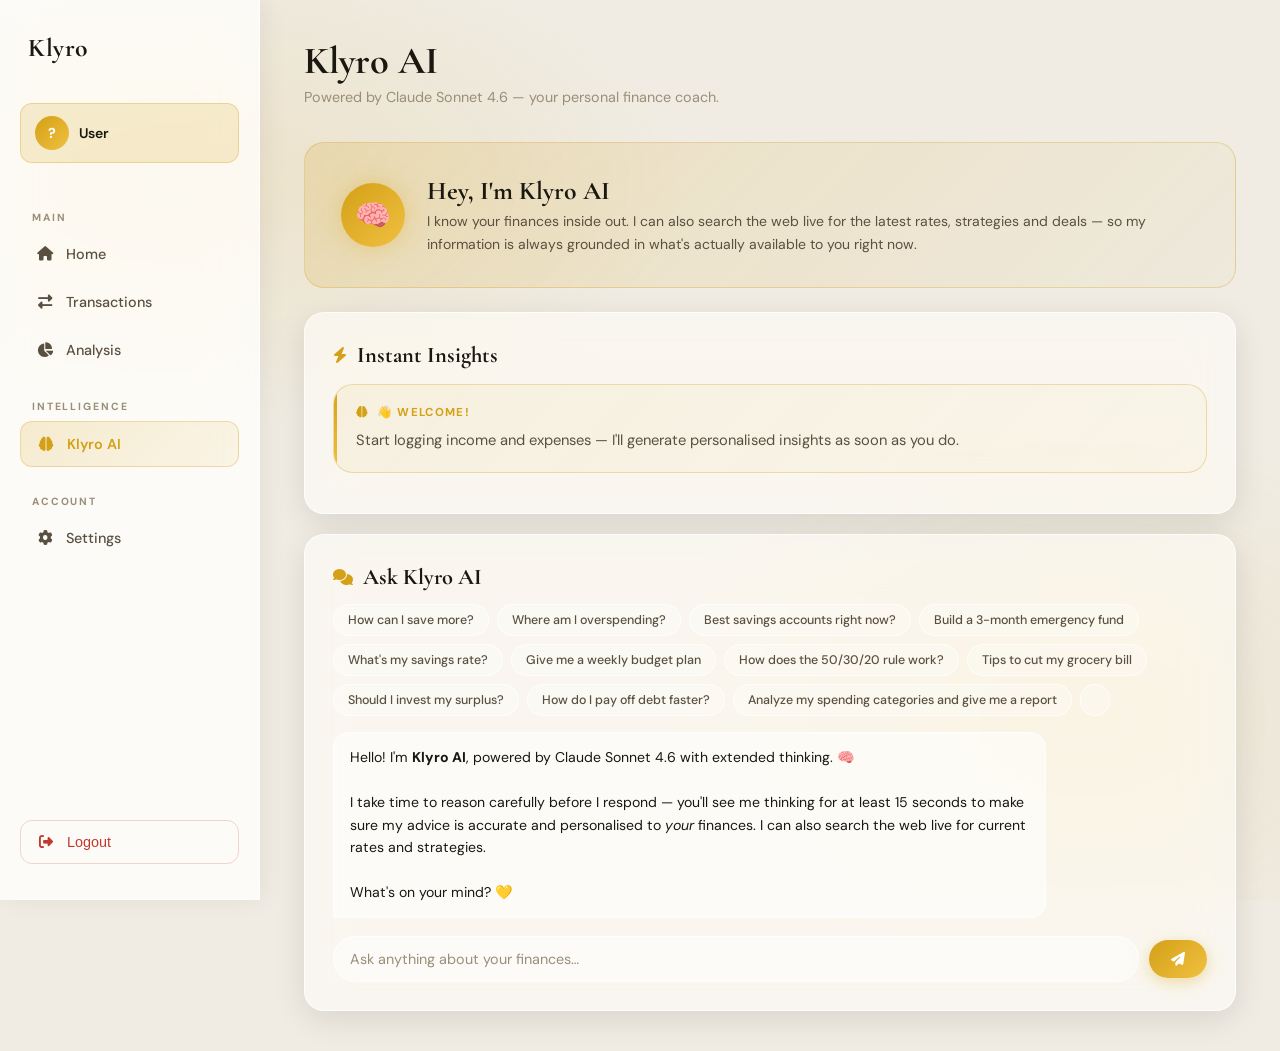
==== commit 5ebb672b: "New implementations and changes" ====
--- a/ai.html
+++ b/ai.html
@@ -191,12 +191,16 @@
   <a href="settings.html" class="bottom-nav-item" data-page="settings"><i class="fas fa-gear"></i>Settings</a>
 </nav>
 
+<script src="https://cdn.jsdelivr.net/npm/@supabase/supabase-js@2"></script>
 <script src="app.js"></script>
-<script>Auth.require();
-  // Gate entire AI page — requires Students plan or higher
-  if (!PlanGate.can('ai_chat')) {
-    window.__aiGated = true;
-    document.addEventListener('DOMContentLoaded', function() {
+<script>
+  Auth.require();
+
+  // Gate check deferred until klyro:ready so that paid users' plan is loaded
+  // from Supabase before we decide to lock/unlock the page.
+  function _checkAIGate() {
+    if (!PlanGate.can('ai_chat')) {
+      window.__aiGated = true;
       const mount = document.getElementById('sidebar-mount');
       if (mount) { mount.innerHTML = renderSidebar(); initSidebar(); }
       const shell = document.querySelector('.app-shell');
@@ -204,7 +208,14 @@
         shell.innerHTML = '<main class="main-content"><div class="page-header"><h1>Klyro AI</h1><p>Your personal AI finance coach.</p></div><div class="glass-card" style="padding:28px;" id="ai-locked-banner"></div></main>';
         PlanGate.renderLockedBanner('ai_chat', 'ai-locked-banner');
       }
-    });
+    }
+  }
+  // If cache is already ready (e.g. fast page load), check immediately.
+  // Otherwise wait for the data to arrive.
+  if (_cache.ready) {
+    _checkAIGate();
+  } else {
+    document.addEventListener('klyro:ready', _checkAIGate, { once: true });
   }
 </script>
 <script>
@@ -352,11 +363,8 @@
     .replace(/\*(.+?)\*/g,     '<em>$1</em>')
     .replace(/`(.+?)`/g,       '<code>$1</code>')
     .replace(/^[\-•] /gm,      '&bull; ')
-    .replace(/
-
-/g,          '<br><br>')
-    .replace(/
-/g,            '<br>');
+    .replace(/\n\n/g,          '<br><br>')
+    .replace(/\n/g,            '<br>');
 }
 
 function appendMessage(role, html) {
--- a/app.css
+++ b/app.css
@@ -11,6 +11,7 @@
   --gold-light:  #f0c040;
   --gold-dim:    rgba(212,160,23,0.18);
   --gold-border: rgba(212,160,23,0.3);
+  --accent-rgb:  212,160,23;
 
   --white:       #ffffff;
   --off-white:   #f7f4ee;
@@ -91,8 +92,8 @@
   position: fixed;
   inset: 0;
   background:
-    radial-gradient(ellipse 70% 50% at 15% 20%, rgba(212,160,23,0.12) 0%, transparent 55%),
-    radial-gradient(ellipse 60% 60% at 85% 80%, rgba(212,160,23,0.08) 0%, transparent 55%);
+    radial-gradient(ellipse 70% 50% at 15% 20%, rgba(var(--accent-rgb),0.12) 0%, transparent 55%),
+    radial-gradient(ellipse 60% 60% at 85% 80%, rgba(var(--accent-rgb),0.08) 0%, transparent 55%);
   pointer-events: none;
   z-index: 0;
   transition: background 0.4s ease;
@@ -100,8 +101,8 @@
 html.dark-pre body::before,
 body.dark::before {
   background:
-    radial-gradient(ellipse 70% 50% at 15% 20%, rgba(212,160,23,0.07) 0%, transparent 55%),
-    radial-gradient(ellipse 60% 60% at 85% 80%, rgba(212,160,23,0.05) 0%, transparent 55%);
+    radial-gradient(ellipse 70% 50% at 15% 20%, rgba(var(--accent-rgb),0.07) 0%, transparent 55%),
+    radial-gradient(ellipse 60% 60% at 85% 80%, rgba(var(--accent-rgb),0.05) 0%, transparent 55%);
 }
 
 /* ─── App Shell ─── */
@@ -986,6 +987,67 @@
   }
 }
 
+/* ─── Theme Swatches (Settings → Appearance) ─── */
+.theme-swatch-grid {
+  display: grid;
+  grid-template-columns: repeat(5, 1fr);
+  gap: 12px;
+  margin-top: 16px;
+}
+.theme-swatch {
+  position: relative;
+  display: flex;
+  flex-direction: column;
+  align-items: center;
+  gap: 8px;
+  padding: 12px 6px;
+  background: var(--glass-dim);
+  border: 1.5px solid var(--glass-border);
+  border-radius: var(--radius-sm);
+  cursor: pointer;
+  transition: all var(--transition);
+}
+.theme-swatch:hover {
+  background: var(--glass);
+  transform: translateY(-2px);
+}
+.theme-swatch.selected {
+  border-color: var(--swatch-c1);
+  box-shadow: 0 0 0 2px rgba(var(--accent-rgb), 0.15);
+}
+.theme-swatch-dot {
+  width: 30px; height: 30px;
+  border-radius: 50%;
+  background: linear-gradient(135deg, var(--swatch-c1), var(--swatch-c2));
+  box-shadow: 0 2px 8px rgba(0,0,0,0.15);
+  display: flex;
+  align-items: center;
+  justify-content: center;
+  flex-shrink: 0;
+}
+.theme-swatch-dot i {
+  color: #fff;
+  font-size: 0.7rem;
+  opacity: 0;
+  transition: opacity var(--transition);
+}
+.theme-swatch.selected .theme-swatch-dot i { opacity: 1; }
+.theme-swatch-name {
+  font-size: 0.68rem;
+  font-weight: 600;
+  color: var(--text-mid);
+  text-align: center;
+  line-height: 1.2;
+}
+.theme-swatch.selected .theme-swatch-name { color: var(--text); }
+
+@media (max-width: 640px) {
+  .theme-swatch-grid { grid-template-columns: repeat(4, 1fr); }
+}
+@media (max-width: 420px) {
+  .theme-swatch-grid { grid-template-columns: repeat(3, 1fr); }
+}
+
 /* ─── Page-specific Layout Hooks ─── */
 #dash-grid {
   display: grid;
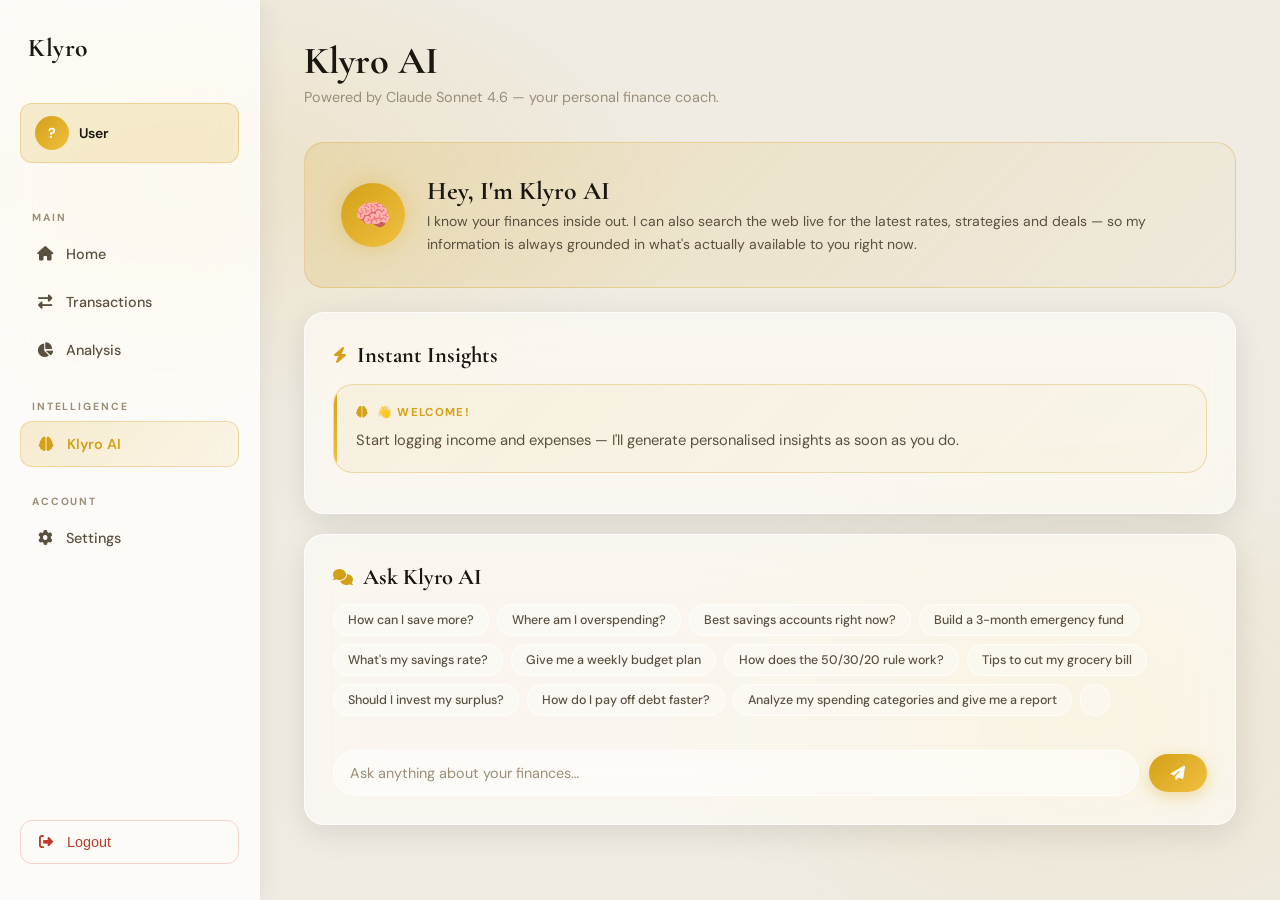
==== commit 70afce46: "Used Codex for Data Used Codex to fix this problem: Information vanishes after refreshing or re-visi" ====
--- a/ai.html
+++ b/ai.html
@@ -377,6 +377,24 @@
   return div;
 }
 
+function saveChatHistory() {
+  const s = Store.getSettings();
+  s.aiChatHistory = chatHistory.slice(-50);
+  Store.saveSettings(s);
+}
+
+function restoreChatHistory() {
+  const saved = Store.getSettings().aiChatHistory;
+  if (!Array.isArray(saved) || !saved.length) return false;
+  chatHistory = saved.filter(m => m && (m.role === 'user' || m.role === 'assistant') && typeof m.content === 'string').slice(-50);
+  if (!chatHistory.length) return false;
+
+  const win = document.getElementById('chat-window');
+  win.innerHTML = '';
+  chatHistory.forEach(m => appendMessage(m.role === 'user' ? 'user' : 'ai', m.role === 'user' ? esc(m.content) : mdToHtml(m.content)));
+  return true;
+}
+
 function createStreamBubble() {
   const win = document.getElementById('chat-window');
   const div = document.createElement('div');
@@ -587,19 +605,22 @@
   isStreaming   = true;
   document.getElementById('send-btn').disabled = true;
 
-  appendMessage('user', esc(msg));
-  chatHistory.push({ role: 'user', content: msg });
-
-  try {
-    const { text, usedWeb, thinkSecs } = await runAgent(chatHistory);
-    chatHistory.push({ role: 'assistant', content: text });
-  } catch (err) {
-    console.error(err);
-    setStatus(null);
-    const fallback = localReply(msg);
-    appendMessage('ai', mdToHtml(fallback));
-    chatHistory.push({ role: 'assistant', content: fallback });
-  }
+	  appendMessage('user', esc(msg));
+	  chatHistory.push({ role: 'user', content: msg });
+	  saveChatHistory();
+	
+	  try {
+	    const { text, usedWeb, thinkSecs } = await runAgent(chatHistory);
+	    chatHistory.push({ role: 'assistant', content: text });
+	    saveChatHistory();
+	  } catch (err) {
+	    console.error(err);
+	    setStatus(null);
+	    const fallback = localReply(msg);
+	    appendMessage('ai', mdToHtml(fallback));
+	    chatHistory.push({ role: 'assistant', content: fallback });
+	    saveChatHistory();
+	  }
 
   setStatus(null);
   isStreaming  = false;
@@ -720,7 +741,8 @@
 renderAutoInsights();
 renderChips();
 
-setTimeout(() => {
+function renderInitialGreeting() {
+  if (restoreChatHistory()) return;
   const user = Auth.getUser();
   const name = user?.name?.split(' ')[0] || '';
   const ctx  = Utils.buildAIContext('month');
@@ -733,6 +755,12 @@
      I take time to reason carefully before I respond — you'll see me thinking for at least 15 seconds to make sure my advice is accurate and personalised to <em>your</em> finances. I can also search the web live for current rates and strategies.${deficitNote}<br><br>
      What's on your mind? 💛`
   );
-}, 350);
+}
+
+if (_cache.ready) {
+  setTimeout(renderInitialGreeting, 350);
+} else {
+  document.addEventListener('klyro:ready', () => setTimeout(renderInitialGreeting, 150), { once: true });
+}
 </script>
 </html>
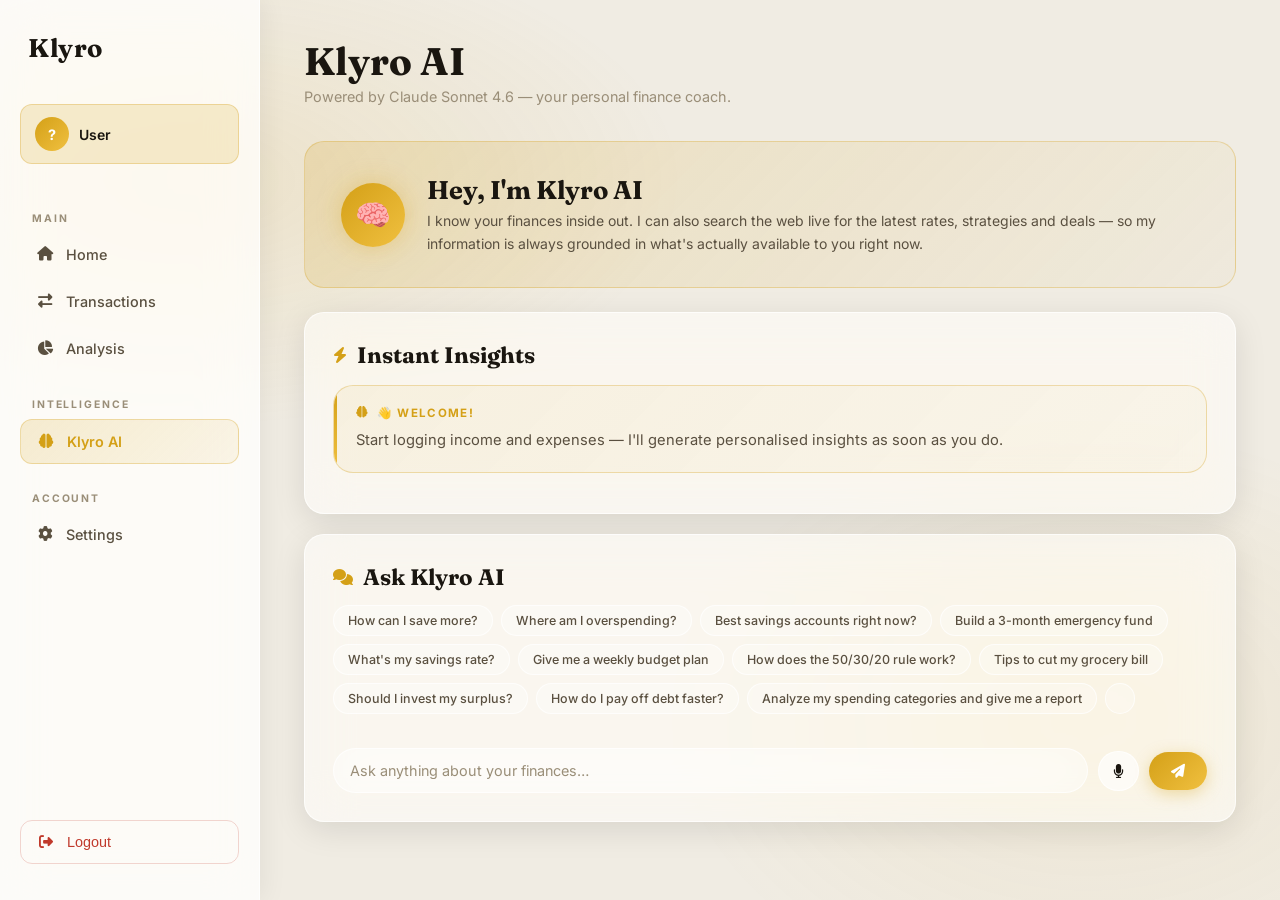
==== commit 28528003: "New features and bug fixes" ====
--- a/ai.html
+++ b/ai.html
@@ -173,6 +173,9 @@
       <div class="chat-input-row">
         <input type="text" class="form-input" id="chat-input"
           placeholder="Ask anything about your finances…" autocomplete="off">
+        <button class="btn btn-glass" id="voice-btn" onclick="toggleVoiceInput()" title="Speak to Klyro" style="padding-inline: 14px;">
+          <i class="fas fa-microphone"></i>
+        </button>
         <button class="btn btn-gold" id="send-btn" onclick="sendMessage()">
           <i class="fas fa-paper-plane"></i>
         </button>
@@ -371,7 +374,16 @@
   const win = document.getElementById('chat-window');
   const div = document.createElement('div');
   div.className = `chat-msg ${role}`;
-  div.innerHTML  = html;
+  if (role === 'ai') {
+    div.innerHTML = `
+      <div class="msg-content">${html}</div>
+      <button class="msg-speak-btn" onclick="speakMessageBubble(this)" title="Read aloud">
+        <i class="fas fa-volume-up"></i>
+      </button>
+    `;
+  } else {
+    div.innerHTML = html;
+  }
   win.appendChild(div);
   win.scrollTop  = win.scrollHeight;
   return div;
@@ -399,7 +411,7 @@
   const win = document.getElementById('chat-window');
   const div = document.createElement('div');
   div.className = 'chat-msg ai';
-  div.innerHTML  = '<span class="cursor"></span>';
+  div.innerHTML  = '<div class="msg-content"><span class="cursor"></span></div>';
   win.appendChild(div);
   win.scrollTop  = win.scrollHeight;
   return div;
@@ -411,7 +423,13 @@
   if (usedWeb) badges.push(`<span class="web-badge"><i class="fas fa-globe"></i> Live web data</span>`);
   if (thinkSecs) badges.push(`<span class="web-badge" style="background:rgba(139,92,246,0.1);border-color:rgba(139,92,246,0.3);color:#8b5cf6;"><i class="fas fa-brain"></i> Thought for ${thinkSecs}s</span>`);
   if (badges.length) html += '<br>' + badges.join(' ');
-  div.innerHTML = html;
+  
+  div.innerHTML = `
+    <div class="msg-content">${html}</div>
+    <button class="msg-speak-btn" onclick="speakMessageBubble(this)" title="Read aloud">
+      <i class="fas fa-volume-up"></i>
+    </button>
+  `;
   document.getElementById('chat-window').scrollTop = 9999;
 }
 
@@ -527,7 +545,12 @@
               turnText += evt.delta.text;
               fullText += evt.delta.text;
               if (streamDiv) {
-                streamDiv.innerHTML = mdToHtml(fullText) + '<span class="cursor"></span>';
+                const msgContent = streamDiv.querySelector('.msg-content');
+                if (msgContent) {
+                  msgContent.innerHTML = mdToHtml(fullText) + '<span class="cursor"></span>';
+                } else {
+                  streamDiv.innerHTML = `<div class="msg-content">${mdToHtml(fullText)}<span class="cursor"></span></div>`;
+                }
                 document.getElementById('chat-window').scrollTop = 9999;
               }
             }
@@ -595,37 +618,248 @@
 /* ═══════════════════════════════
    SEND MESSAGE
 ═══════════════════════════════ */
-async function sendMessage() {
+let isVoiceQuery = false;
+let recognition = null;
+let isVoiceActive = false;
+
+async function sendMessage(fromVoice = false) {
   if (isStreaming) return;
+  
+  if (isVoiceActive) {
+    stopVoiceRecognition();
+  }
+
   const input = document.getElementById('chat-input');
   const msg   = input.value.trim();
   if (!msg) return;
 
+  isVoiceQuery = fromVoice;
   input.value  = '';
   isStreaming   = true;
   document.getElementById('send-btn').disabled = true;
 
-	  appendMessage('user', esc(msg));
-	  chatHistory.push({ role: 'user', content: msg });
-	  saveChatHistory();
+  appendMessage('user', esc(msg));
+  chatHistory.push({ role: 'user', content: msg });
+  saveChatHistory();
 	
-	  try {
-	    const { text, usedWeb, thinkSecs } = await runAgent(chatHistory);
-	    chatHistory.push({ role: 'assistant', content: text });
-	    saveChatHistory();
-	  } catch (err) {
-	    console.error(err);
-	    setStatus(null);
-	    const fallback = localReply(msg);
-	    appendMessage('ai', mdToHtml(fallback));
-	    chatHistory.push({ role: 'assistant', content: fallback });
-	    saveChatHistory();
-	  }
+  if (window.speechSynthesis.speaking) {
+    window.speechSynthesis.cancel();
+  }
+
+  try {
+    const { text, usedWeb, thinkSecs } = await runAgent(chatHistory);
+    chatHistory.push({ role: 'assistant', content: text });
+    saveChatHistory();
+    if (isVoiceQuery) {
+      speakText(text);
+    }
+  } catch (err) {
+    console.error(err);
+    setStatus(null);
+    const fallback = localReply(msg);
+    appendMessage('ai', mdToHtml(fallback));
+    chatHistory.push({ role: 'assistant', content: fallback });
+    saveChatHistory();
+    if (isVoiceQuery) {
+      speakText(fallback);
+    }
+  }
 
   setStatus(null);
   isStreaming  = false;
   document.getElementById('send-btn').disabled = false;
   input.focus();
+}
+
+/* ═══════════════════════════════
+   SPEECH SYNTHESIS & RECOGNITION
+   ═══════════════════════════════ */
+function speakText(text) {
+  window.speechSynthesis.cancel();
+  const cleanText = text
+    .replace(/<[^>]*>/g, '') // remove HTML tags
+    .replace(/[\*\_`#\-]/g, '') // remove markdown syntax
+    .replace(/Thought for \d+s/g, '')
+    .replace(/Live web data/g, '')
+    .trim();
+
+  const utterance = new SpeechSynthesisUtterance(cleanText);
+  const voices = window.speechSynthesis.getVoices();
+  const preferredVoice = voices.find(v => v.lang.startsWith('en') && v.name.includes('Google')) 
+                      || voices.find(v => v.lang.startsWith('en'))
+                      || voices[0];
+  if (preferredVoice) utterance.voice = preferredVoice;
+  window.speechSynthesis.speak(utterance);
+}
+
+function speakMessageBubble(btn) {
+  const msgContentEl = btn.parentElement.querySelector('.msg-content');
+  if (!msgContentEl) return;
+
+  if (btn.classList.contains('speaking')) {
+    window.speechSynthesis.cancel();
+    btn.classList.remove('speaking');
+    btn.innerHTML = '<i class="fas fa-volume-up"></i>';
+    return;
+  }
+
+  window.speechSynthesis.cancel();
+  document.querySelectorAll('.msg-speak-btn.speaking').forEach(b => {
+    b.classList.remove('speaking');
+    b.innerHTML = '<i class="fas fa-volume-up"></i>';
+  });
+
+  const text = msgContentEl.innerText;
+  const cleanText = text
+    .replace(/Thought for \d+s/g, '')
+    .replace(/Live web data/g, '')
+    .trim();
+
+  btn.classList.add('speaking');
+  btn.innerHTML = '<i class="fas fa-volume-mute"></i>';
+
+  const utterance = new SpeechSynthesisUtterance(cleanText);
+  const voices = window.speechSynthesis.getVoices();
+  const preferredVoice = voices.find(v => v.lang.startsWith('en') && v.name.includes('Google')) 
+                      || voices.find(v => v.lang.startsWith('en'))
+                      || voices[0];
+  if (preferredVoice) utterance.voice = preferredVoice;
+
+  utterance.onend = () => {
+    btn.classList.remove('speaking');
+    btn.innerHTML = '<i class="fas fa-volume-up"></i>';
+  };
+  utterance.onerror = () => {
+    btn.classList.remove('speaking');
+    btn.innerHTML = '<i class="fas fa-volume-up"></i>';
+  };
+
+  window.speechSynthesis.speak(utterance);
+}
+
+function initSpeechRecognition() {
+  const SpeechRecognition = window.SpeechRecognition || window.webkitSpeechRecognition;
+  if (!SpeechRecognition) {
+    console.warn('Speech Recognition not supported in this browser.');
+    return null;
+  }
+
+  const rec = new SpeechRecognition();
+  rec.continuous = true;
+  rec.interimResults = true;
+  rec.lang = 'en-US';
+
+  let silenceTimer = null;
+
+  const resetSilenceTimer = () => {
+    if (silenceTimer) clearTimeout(silenceTimer);
+    silenceTimer = setTimeout(() => {
+      console.log('[Klyro Voice] Silence detected. Stopping and sending...');
+      rec.stop();
+    }, 2000);
+  };
+
+  rec.onstart = () => {
+    isVoiceActive = true;
+    updateVoiceButtonState(true);
+    const input = document.getElementById('chat-input');
+    input.placeholder = "Listening...";
+    resetSilenceTimer();
+  };
+
+  rec.onresult = (e) => {
+    let interimTranscript = '';
+    let finalTranscript = '';
+    for (let i = e.resultIndex; i < e.results.length; ++i) {
+      if (e.results[i].isFinal) {
+        finalTranscript += e.results[i][0].transcript;
+      } else {
+        interimTranscript += e.results[i][0].transcript;
+      }
+    }
+    const input = document.getElementById('chat-input');
+    if (finalTranscript) {
+      input.value = finalTranscript;
+    } else {
+      input.value = interimTranscript;
+    }
+    resetSilenceTimer();
+  };
+
+  rec.onerror = (e) => {
+    console.error('Speech recognition error:', e.error);
+    if (silenceTimer) clearTimeout(silenceTimer);
+    stopVoiceRecognition();
+  };
+
+  rec.onend = () => {
+    if (silenceTimer) clearTimeout(silenceTimer);
+    const input = document.getElementById('chat-input');
+    input.placeholder = "Ask anything about your finances...";
+    if (isVoiceActive && input.value.trim()) {
+      sendMessage(true);
+    }
+    stopVoiceRecognition();
+  };
+
+  return rec;
+}
+
+function toggleVoiceInput() {
+  if (window.speechSynthesis.speaking) {
+    window.speechSynthesis.cancel();
+  }
+  if (isVoiceActive) {
+    const input = document.getElementById('chat-input');
+    if (input.value.trim()) {
+      if (recognition) recognition.stop();
+    } else {
+      stopVoiceRecognition();
+    }
+  } else {
+    startVoiceRecognition();
+  }
+}
+
+function startVoiceRecognition() {
+  if (!recognition) {
+    recognition = initSpeechRecognition();
+  }
+  if (!recognition) {
+    showToast('Speech recognition not supported in this browser.', 'error');
+    return;
+  }
+  try {
+    recognition.start();
+  } catch (err) {
+    console.error('Failed to start recognition:', err);
+  }
+}
+
+function stopVoiceRecognition() {
+  isVoiceActive = false;
+  updateVoiceButtonState(false);
+  if (recognition) {
+    try {
+      recognition.stop();
+    } catch (err) {}
+  }
+}
+
+function updateVoiceButtonState(listening) {
+  const btn = document.getElementById('voice-btn');
+  if (!btn) return;
+  if (listening) {
+    btn.classList.add('listening');
+    btn.innerHTML = '<i class="fas fa-microphone-slash"></i>';
+    btn.style.color = '#ef4444';
+    btn.style.animation = 'pulseVoice 1.5s infinite';
+  } else {
+    btn.classList.remove('listening');
+    btn.innerHTML = '<i class="fas fa-microphone"></i>';
+    btn.style.color = '';
+    btn.style.animation = '';
+  }
 }
 
 /* ═══════════════════════════════
@@ -762,5 +996,12 @@
 } else {
   document.addEventListener('klyro:ready', () => setTimeout(renderInitialGreeting, 150), { once: true });
 }
+
+document.addEventListener('klyro:data-changed', (evt) => {
+  if (evt.detail?.type === 'transactions' || evt.detail?.type === 'all') {
+    renderDeficitBanner();
+    renderAutoInsights();
+  }
+});
 </script>
 </html>
--- a/app.css
+++ b/app.css
@@ -3,7 +3,7 @@
    Liquid Glass · White/Gold · Glassmorphism
 ═══════════════════════════════════════════════ */
 
-@import url('https://fonts.googleapis.com/css2?family=Cormorant+Garamond:ital,wght@0,400;0,600;0,700;1,400&family=DM+Sans:wght@300;400;500;600;700&display=swap');
+@import url('https://fonts.googleapis.com/css2?family=Fraunces:opsz,wght@9..144,400;9..144,500;9..144,600;9..144,700;9..144,800&family=Inter:wght@300;400;500;600;700;800&display=swap');
 
 /* ─── Tokens ─── */
 :root {
@@ -40,8 +40,8 @@
   --shadow-lg:   0 20px 48px rgba(0,0,0,0.14);
   --transition:  0.3s cubic-bezier(0.16,1,0.3,1);
 
-  --font-display: 'Cormorant Garamond', Georgia, serif;
-  --font-body:    'DM Sans', -apple-system, sans-serif;
+  --font-display: 'Fraunces', Georgia, serif;
+  --font-body:    'Inter Display', 'Inter', -apple-system, sans-serif;
 
   /* Dark mode overrides */
   --dm-bg:          #0d0d14;
@@ -1150,3 +1150,43 @@
   }
   .page-header h1 { font-size: 1.65rem; }
 }
+
+/* ─── AI Voice & Volume Sync Styles ─── */
+.chat-msg.ai {
+  position: relative;
+  padding-right: 44px !important;
+}
+.msg-speak-btn {
+  position: absolute;
+  right: 12px;
+  top: 12px;
+  background: none;
+  border: none;
+  color: var(--text-dim);
+  cursor: pointer;
+  padding: 6px;
+  font-size: 0.95rem;
+  border-radius: 6px;
+  transition: all 0.2s ease;
+  display: flex;
+  align-items: center;
+  justify-content: center;
+}
+.msg-speak-btn:hover {
+  color: var(--gold);
+  background: var(--glass-dim);
+}
+.msg-speak-btn.speaking {
+  color: var(--gold);
+  animation: pulseVolume 1.2s infinite;
+}
+@keyframes pulseVolume {
+  0% { opacity: 0.6; }
+  50% { opacity: 1; }
+  100% { opacity: 0.6; }
+}
+@keyframes pulseVoice {
+  0% { transform: scale(1); box-shadow: 0 0 0 0 rgba(239, 68, 68, 0.4); }
+  70% { transform: scale(1.05); box-shadow: 0 0 0 10px rgba(239, 68, 68, 0); }
+  100% { transform: scale(1); box-shadow: 0 0 0 0 rgba(239, 68, 68, 0); }
+}
